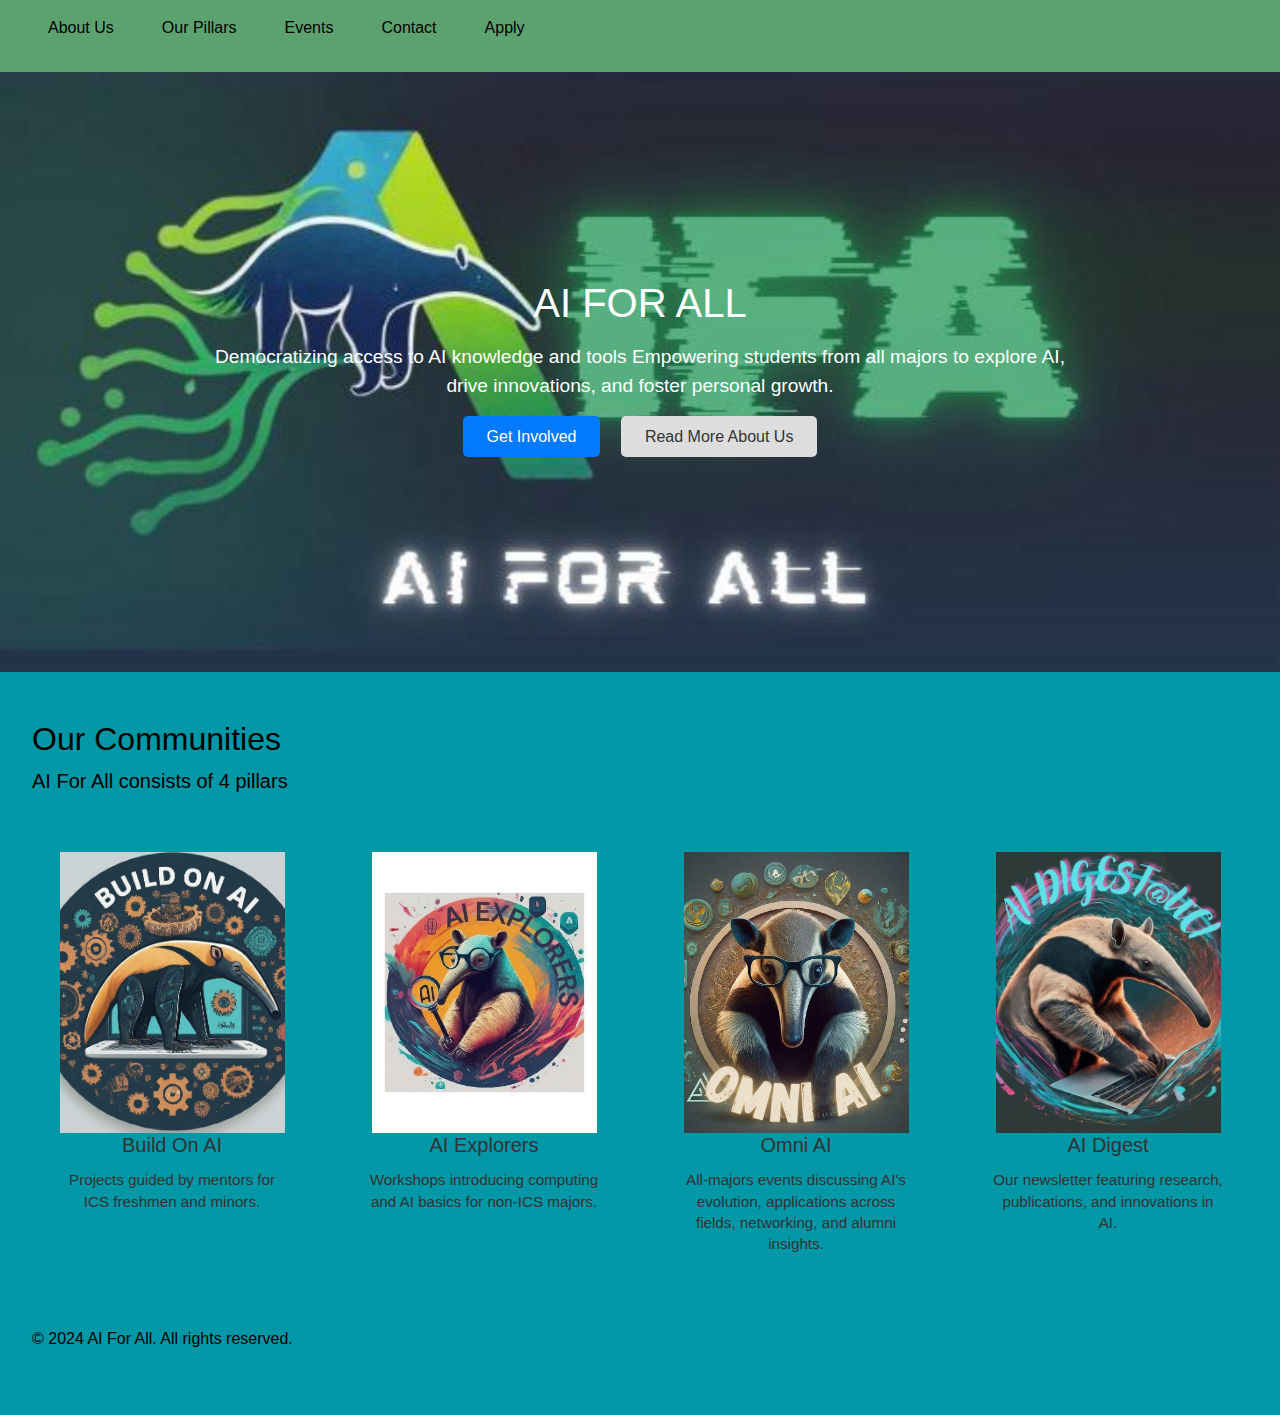
==== index.html @ d28c5446 "our communities section added" ====
<!DOCTYPE html>
<html lang="en">
<head>
    <meta charset="UTF-8">
    <meta name="viewport" content="width=device-width, initial-scale=1.0">
    <link rel="stylesheet" href="styles.css">
    <link href="https://maxcdn.bootstrapcdn.com/bootstrap/4.5.2/css/bootstrap.min.css" rel="stylesheet">
</head>
<body>
    <!-- Navbar -->
     <!-- To DO! 
      1. Add instagram, discord, linkedin icon with link
      -->
    <header>
        <nav>
            <div class="logo"></div>
            <ul>
                <li><a href="about_us.html">About Us</a></li>
                <li class="dropdown">
                    <a href="#pillars">Our Pillars</a>
                    <ul class="dropdown-content">
                        <li><a href="pillars/aie.html">AI Explorers</a></li>
                        <li><a href="pillars/boe.html">Build on AI</a></li>
                        <li><a href="pillars/aid.html">AI Digest</a></li>
                        <li><a href="pillars/omni.html">Omni AI</a></li>
                    </ul>
                </li>
                <li><a href="#events">Events</a></li>
                <li><a href="#contact">Contact</a></li>
                <li><a href="#apply">Apply</a></li>
            </ul>
        </nav>
    </header>




    <!-- Hero Section -->
    <section class="hero">
        <section class = "hero-content">
        <h1>AI FOR ALL</h1>
        <p> Democratizing access to AI knowledge and tools
        Empowering students from all majors to explore AI,<br>
         drive innovations, and foster personal growth.</p>
        <div class="cta">
            <a href="#get-involved" class="button">Get Involved</a>
            <a href="#about" class="button-secondary">Read More About Us</a>
            </section>
        </div>
    </section>
    </section>


    <!-- Our communities Section -->

    <section class="communities-section">
        <h2>Our Communities</h2>
        <p class="subtitle">AI For All consists of 4 pillars</p>
        <div class="pillars">

            <!-- Pillar 1 BUILD ON AI-->
            <div class="pillar">
              <img src="images/BOA_main.jpg" alt="Placeholder Image">
              <h3>Build On AI</h3>
              <p>Projects guided by mentors for ICS freshmen and minors.</p>
            </div>

        
      <!-- Pillar 2 AIE -->
      <div class="pillar">
        <img src="images/AIE_Main.jpg" alt="Placeholder Image">
        <h3>AI Explorers</h3>
        <p>Workshops introducing computing and AI basics for non-ICS majors.</p>
      </div>


      <!-- Pillar 3  OMNI AI-->
      <div class="pillar">
        <img src="images/omni_Main.jpg" alt="Placeholder Image">
        <h3>Omni AI</h3>
        <p>All-majors events discussing AI's evolution, applications across fields, networking, and alumni insights.</p>
      </div>

    <!-- Pillar 4 -->
    <div class="pillar">
        <img src="images/AID_main.jpg" alt="Placeholder Image">
        <h3>AI Digest</h3>
        <p>Our newsletter featuring research, publications, and innovations in AI.</p>
        </div>
    </div>

    <!-- Footer -->
    <footer>
        <p>&copy; 2024 AI For All. All rights reserved.</p>
    </footer>
</body>
</html>
---- styles.css ----
/* General Reset */
* {
    margin: 0;
    padding: 0;
    box-sizing: border-box;
}

body {
    font-family: Arial, sans-serif;
    line-height: 1.6;
    color: #333;
}

header {
    background: #444;
    color: white;
    padding: 1rem 2rem;
    display: flex;
    justify-content: space-between;
    align-items: center;
}

header .logo {
    font-size: 1.5rem;
    font-weight: bold;
}

header ul {
    list-style: none;
    display: flex;
    gap: 1rem;
}

header ul li a {
    color: white;
    text-decoration: none;
    padding: 0.5rem 1rem;
}

.hero {
    text-align: center;
    background-image: url("images/AIFA.jpg");
    background-size: cover;
    background-position: center;
    background-repeat: no-repeat;
    height: 600px;
    padding: 2rem 1rem;
    
}

.hero .hero-content {
    padding-top: 175px; /* Adds space above the text */
}

.hero h1 {
    font-size: 2.5rem;
    margin-bottom: 1rem;
    color: white; 
}

.hero p {
    font-size: 1.2rem;
    margin-bottom: 1.5rem;
    color: white
}

.hero .button {
    background: #007BFF;
    color: white;
    text-decoration: none;
    padding: 0.75rem 1.5rem;
    border-radius: 5px;
    margin-right: 1rem;
}

.hero .button-secondary {
    background: #ddd;
    color: #333;
    text-decoration: none;
    padding: 0.75rem 1.5rem;
    border-radius: 5px;
}


.leadership-container {
    max-width: 1200px;
    margin: 0 auto;
    padding: 20px;
}

.row {
    display: flex;
    justify-content: center;
    margin-bottom: 20px;
    flex-wrap: wrap;
}

.profile {
    margin: 10px;
    text-align: center;
}

.profile img {
    width: 150px;
    height: 150px;
    border-radius: 50%;
    object-fit: cover;
    box-shadow: 0 4px 6px rgba(0, 0, 0, 0.1);
}

.profile p {
    margin-top: 10px;
    font-size: 1em;
    color: #555;
}
/* Dropdown Menu */

/* The container <div> - needed to position the dropdown content */
.dropdown {
    position: relative;
    display: inline-block;
  }
  
  /* Dropdown Content (Hidden by Default) */
  .dropdown-content {
    display: none;
    position: absolute;
    background-color: white; /*Changes dropdown background color */
    min-width: 160px;
    box-shadow: 0px 8px 16px 0px rgba(0,0,0,0.2);
    z-index: 1;
  }
  
  /* Links inside the dropdown */
  .dropdown-content a {
    color: rgb(0, 0, 0);  /* CHANGES DROPDOWN TEXT COLOR*/
    padding: 12px 16px;
    text-decoration: none;
    display: block;
  }
  
  /* Change color of dropdown links on hover */
  .dropdown-content a:hover {background-color: black;}
  
  /* Show the dropdown menu on hover */
  .dropdown:hover .dropdown-content {display: block;}
  
  /* Change the background color of the dropdown button when the dropdown content is shown */
  .dropdown:hover {background-color: #653636;} /* CHANGES HOVER COLOR ON OUR PILLARS*/



  header {
    background-color: #5CA26F; /* Change to the color you want for the navbar background */
    
    /* Add other styles like font, shadow, etc. if needed */
}

  nav ul li a {
    color: black; /* Keep the text color  */
    text-decoration: none; /* Remove underline by default */
}

/* Navbar Link Hover Style */
nav ul li a:hover {
    text-decoration: underline; /* Add underline on hover */
    color: white; /* Ensure the color remains white */
}

/*Communities/Pillars section*/ 


.communities-section {
    background-color: #0097a7; /* teal background */
    padding: 3rem 2rem;
    color: #000000; /* white text against teal background */
  }
  
  .communities-section h2 {
    font-size: 2rem;
    margin-bottom: 0.5rem;
  }

  .communities-section .subtitle {
    font-size: 1.25rem;
    margin-bottom: 2rem;
    color: #000000; /* a lighter teal/white color */
  }

  .pillars {
    display: grid;
    grid-template-columns: repeat(auto-fit, minmax(250px, 1fr));
    gap: 2rem;
    margin-bottom: 2rem;
  }

  .pillar {
  background-color: #0097a7; /* white card background */
  color: #333;
  border-radius: 0.5rem;
  padding: 1.5rem;
  text-align: center;
}

.pillar img {
    width: 225px;     /* Fixed width */
    height: 281px;    /* Fixed height */
    object-fit: cover; /* Ensures the image fills the area; see below */
  }


  .pillar h3 {
    font-size: 1.25rem;
    margin-bottom: 0.75rem;
  }


  .pillar p {
    font-size: 0.95rem;
    line-height: 1.4;
  }
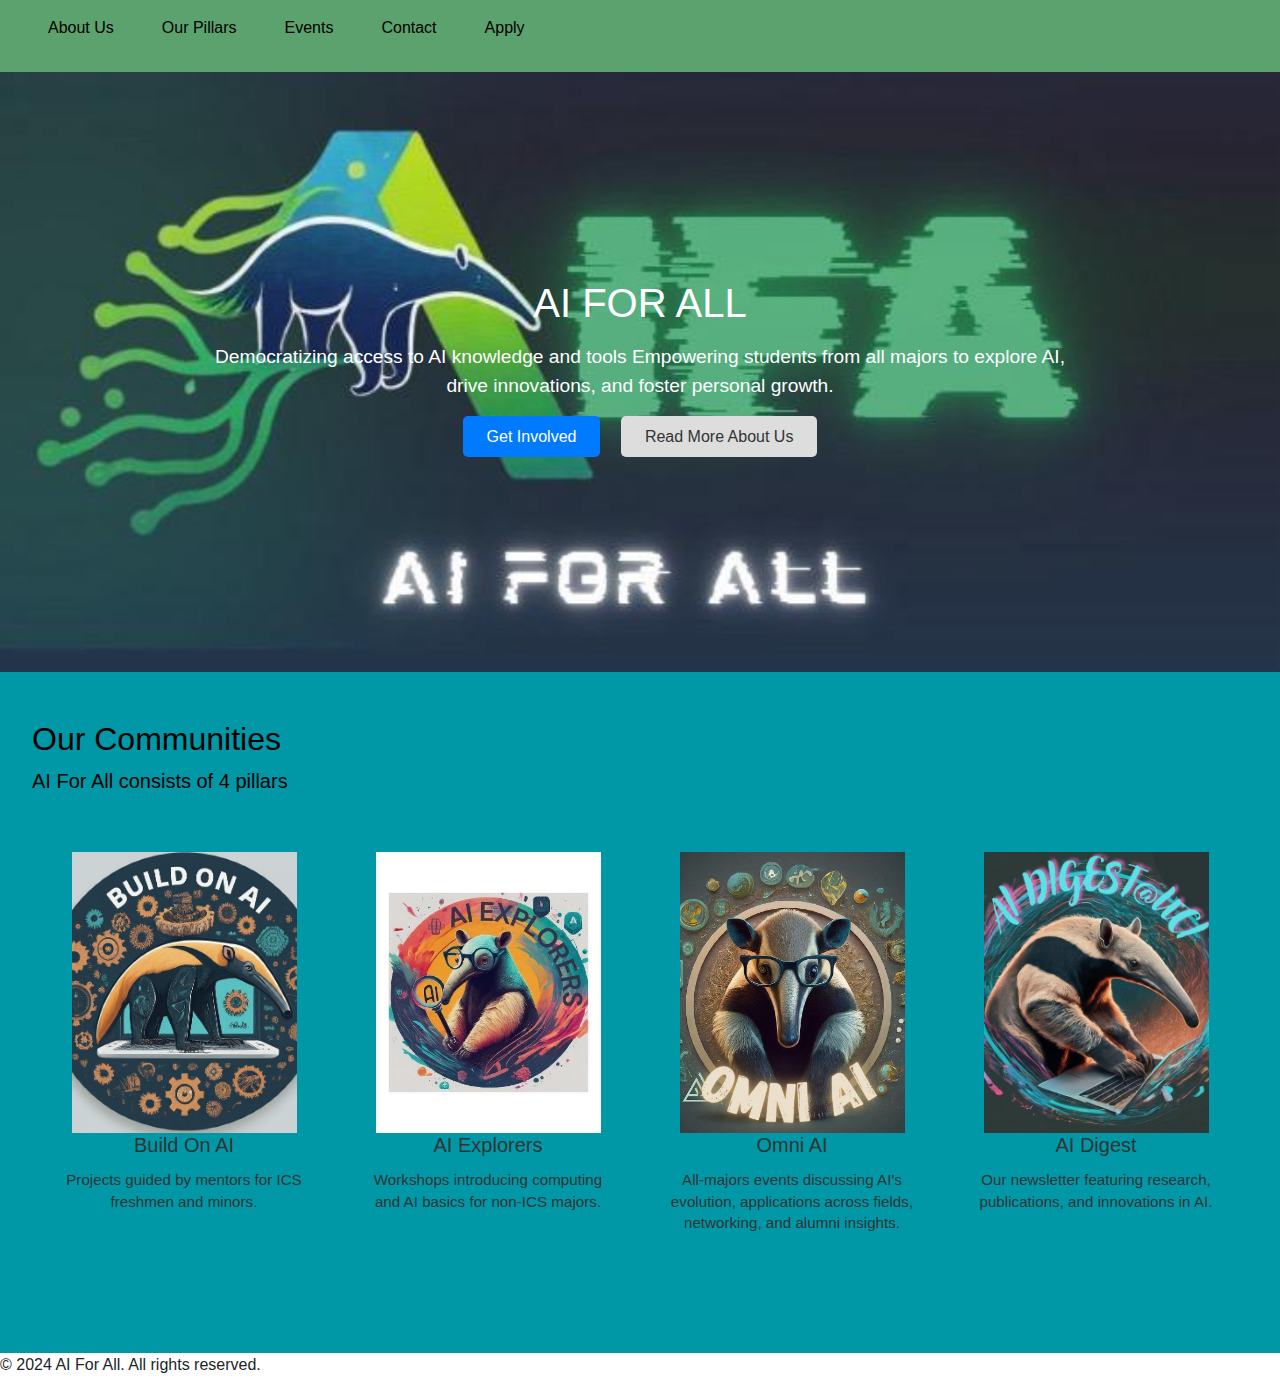
==== commit a66edc63: "responsive in progress" ====
--- a/index.html
+++ b/index.html
@@ -29,6 +29,8 @@
                 <li><a href="#contact">Contact</a></li>
                 <li><a href="#apply">Apply</a></li>
             </ul>
+            <div class="burger-menu">
+                <div class="burger"></div>
         </nav>
     </header>
 
@@ -88,6 +90,7 @@
         <p>Our newsletter featuring research, publications, and innovations in AI.</p>
         </div>
     </div>
+    </section>
 
     <!-- Footer -->
     <footer>
--- a/styles.css
+++ b/styles.css
@@ -12,7 +12,7 @@
 }
 
 header {
-    background: #444;
+    background-color: #5CA26F;
     color: white;
     padding: 1rem 2rem;
     display: flex;
@@ -35,6 +35,54 @@
     color: white;
     text-decoration: none;
     padding: 0.5rem 1rem;
+}
+
+/* Dropdown Menu */
+
+/* The container <div> - needed to position the dropdown content */
+.dropdown {
+  position: relative;
+  display: inline-block;
+}
+
+/* Dropdown Content (Hidden by Default) */
+.dropdown-content {
+  display: none;
+  position: absolute;
+  background-color: white; /*Changes dropdown background color */
+  min-width: 160px;
+  box-shadow: 0px 8px 16px 0px rgba(0,0,0,0.2);
+  z-index: 1;
+}
+
+/* Links inside the dropdown */
+.dropdown-content a {
+  color: rgb(0, 0, 0);  /* CHANGES DROPDOWN TEXT COLOR*/
+  padding: 12px 16px;
+  text-decoration: none;
+  display: block;
+}
+
+/* Change color of dropdown links on hover */
+.dropdown-content a:hover {background-color: black;}
+
+/* Show the dropdown menu on hover */
+.dropdown:hover .dropdown-content {display: block;}
+
+/* Change the background color of the dropdown button when the dropdown content is shown */
+.dropdown:hover {background-color: #653636;} /* CHANGES HOVER COLOR ON OUR PILLARS*/
+
+
+
+nav ul li a {
+  color: black; /* Keep the text color  */
+  text-decoration: none; /* Remove underline by default */
+}
+
+/* Navbar Link Hover Style */
+nav ul li a:hover {
+  text-decoration: underline; /* Add underline on hover */
+  color: white; /* Ensure the color remains white */
 }
 
 .hero {
@@ -113,67 +161,13 @@
     font-size: 1em;
     color: #555;
 }
-/* Dropdown Menu */
-
-/* The container <div> - needed to position the dropdown content */
-.dropdown {
-    position: relative;
-    display: inline-block;
-  }
-  
-  /* Dropdown Content (Hidden by Default) */
-  .dropdown-content {
-    display: none;
-    position: absolute;
-    background-color: white; /*Changes dropdown background color */
-    min-width: 160px;
-    box-shadow: 0px 8px 16px 0px rgba(0,0,0,0.2);
-    z-index: 1;
-  }
-  
-  /* Links inside the dropdown */
-  .dropdown-content a {
-    color: rgb(0, 0, 0);  /* CHANGES DROPDOWN TEXT COLOR*/
-    padding: 12px 16px;
-    text-decoration: none;
-    display: block;
-  }
-  
-  /* Change color of dropdown links on hover */
-  .dropdown-content a:hover {background-color: black;}
-  
-  /* Show the dropdown menu on hover */
-  .dropdown:hover .dropdown-content {display: block;}
-  
-  /* Change the background color of the dropdown button when the dropdown content is shown */
-  .dropdown:hover {background-color: #653636;} /* CHANGES HOVER COLOR ON OUR PILLARS*/
-
-
-
-  header {
-    background-color: #5CA26F; /* Change to the color you want for the navbar background */
-    
-    /* Add other styles like font, shadow, etc. if needed */
-}
-
-  nav ul li a {
-    color: black; /* Keep the text color  */
-    text-decoration: none; /* Remove underline by default */
-}
-
-/* Navbar Link Hover Style */
-nav ul li a:hover {
-    text-decoration: underline; /* Add underline on hover */
-    color: white; /* Ensure the color remains white */
-}
-
 /*Communities/Pillars section*/ 
 
 
 .communities-section {
     background-color: #0097a7; /* teal background */
     padding: 3rem 2rem;
-    color: #000000; /* white text against teal background */
+    color: #000000; 
   }
   
   .communities-section h2 {
@@ -190,7 +184,7 @@
   .pillars {
     display: grid;
     grid-template-columns: repeat(auto-fit, minmax(250px, 1fr));
-    gap: 2rem;
+    gap: 0;
     margin-bottom: 2rem;
   }
 
@@ -218,4 +212,41 @@
   .pillar p {
     font-size: 0.95rem;
     line-height: 1.4;
-  }+  }
+
+  
+
+/* Media query for mobile */
+@media (max-width: 768px) {
+  /* Hide regular menu on mobile */
+  header ul {
+      display: none;
+  }
+
+  /* Show burger menu on mobile */
+  .burger-menu {
+      display: block;
+  }
+
+  /* Burger icon styles */
+  .burger {
+      width: 30px;
+      height: 3px;
+      background-color: white;
+      margin: 6px 0;
+      transition: transform 0.3s ease-in-out;
+  }
+
+  /* Rotate burger icon on click */
+  .burger-menu.active .burger {
+      transform: rotate(45deg);
+  }
+
+  .burger-menu.active .burger:before {
+      transform: translateY(8px) rotate(-45deg);
+  }
+
+  .burger-menu.active .burger:after {
+      transform: translateY(-8px) rotate(45deg);
+  }
+}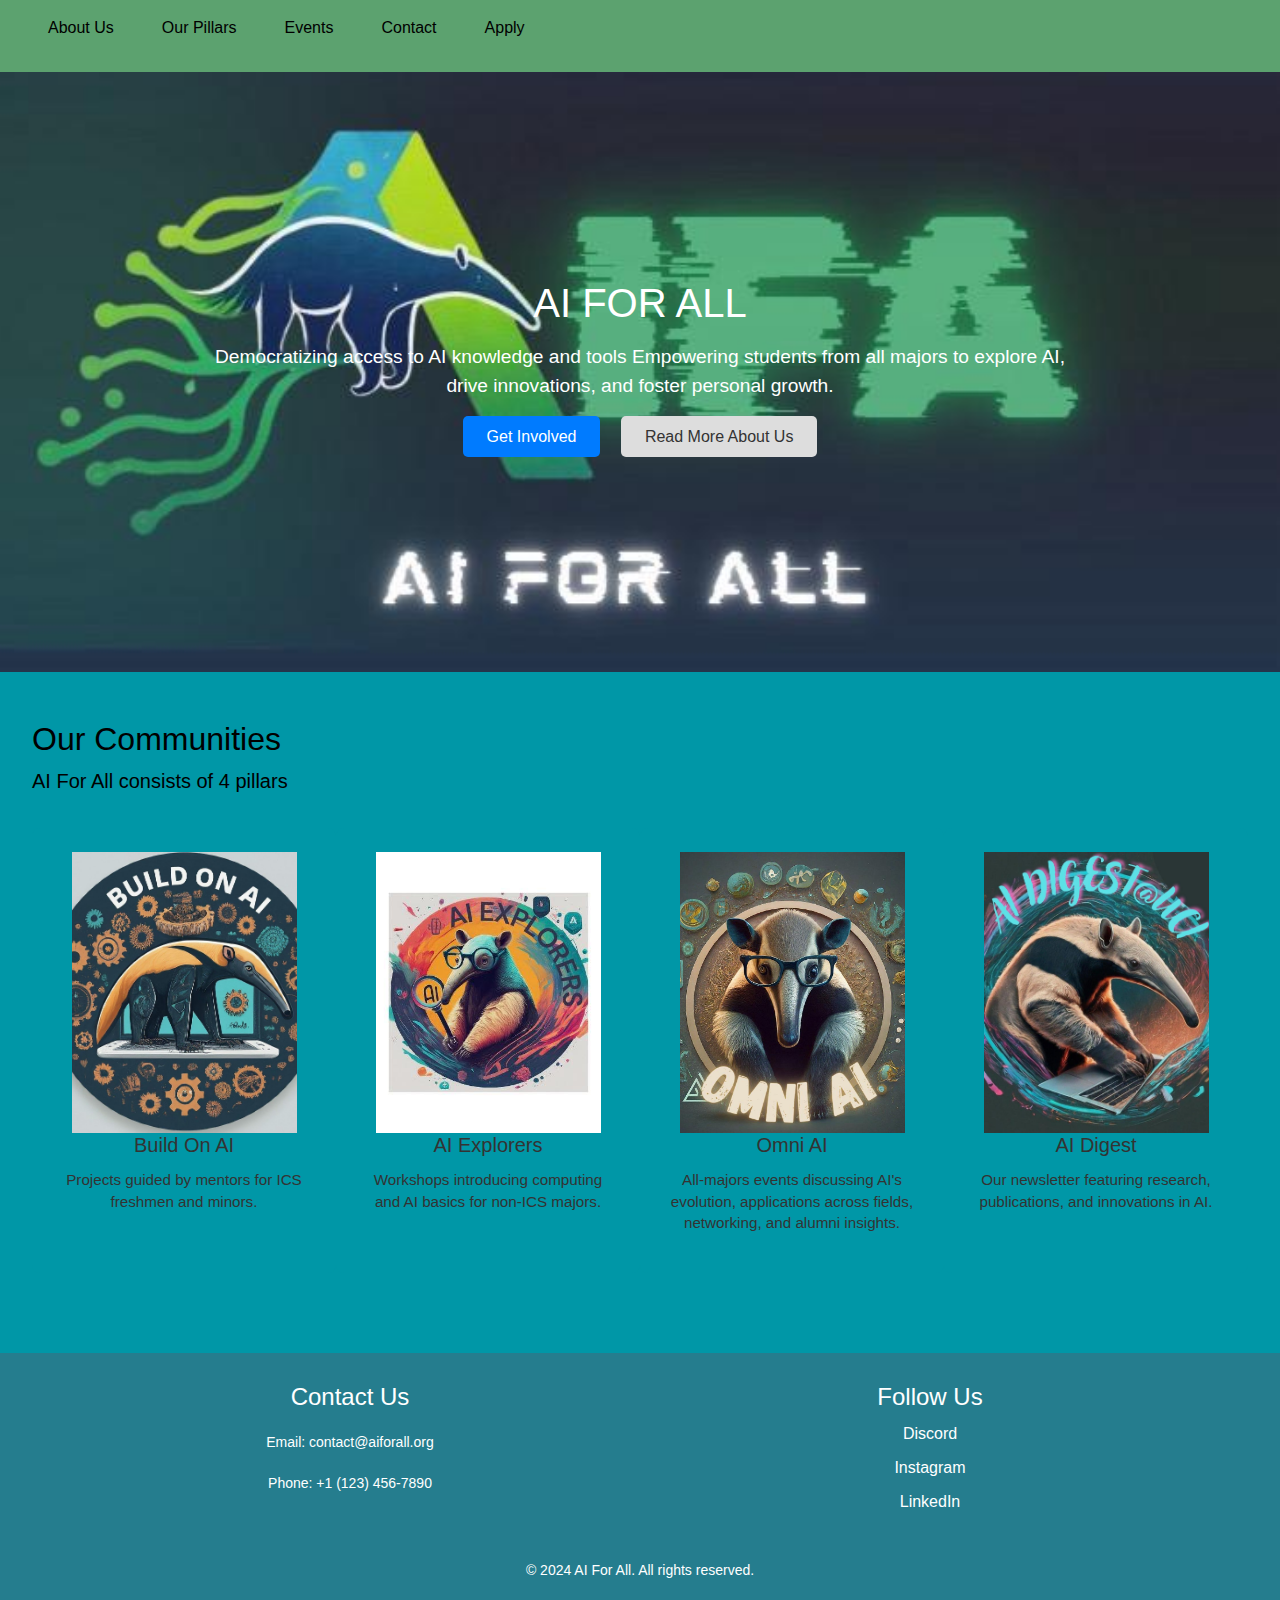
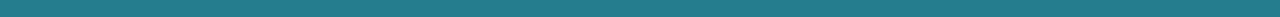
==== commit 2fea1b38: "instagram discord added to footer" ====
--- a/index.html
+++ b/index.html
@@ -11,10 +11,13 @@
      <!-- To DO! 
       1. Add instagram, discord, linkedin icon with link
       -->
-    <header>
+    <header class = "desktop-header">
         <nav>
             <div class="logo"></div>
-            <ul>
+            <div class="burger-menu">
+                <div class="burger"></div>
+                </div>
+            <ul class="menu">
                 <li><a href="about_us.html">About Us</a></li>
                 <li class="dropdown">
                     <a href="#pillars">Our Pillars</a>
@@ -29,12 +32,37 @@
                 <li><a href="#contact">Contact</a></li>
                 <li><a href="#apply">Apply</a></li>
             </ul>
-            <div class="burger-menu">
-                <div class="burger"></div>
+                
         </nav>
     </header>
 
+<header class = "mobile-header" > 
 
+    <nav>
+        <div class="burger-menu">
+            <div class="burger"></div>
+        </div> <!-- Unicode for hamburger icon -->
+        <ul class="mobile-menu">
+            <li><a href="about_us.html">About Us</a></li>
+            <li class="pillars-title">Our Pillars</li>
+            <li class="pillars-item"><a href="pillars/aie.html">AI Explorers</a></li>
+            <li class="pillars-item"><a href="pillars/boe.html">Build on AI</a></li>
+            <li class="pillars-item"><a href="pillars/aid.html">AI Digest</a></li>
+            <li class="pillars-item"><a href="pillars/omni.html">Omni AI</a></li>
+            <li><a href="#events">Events</a></li>
+            <li><a href="#contact">Contact</a></li>
+            <li><a href="#apply">Apply</a></li>
+        </ul>
+    </nav>
+
+    
+</header>
+
+
+    <script src="https://code.jquery.com/jquery-3.6.0.min.js"></script>
+
+    <!-- Your custom JavaScript file -->
+    <script src="script.js"></script>
 
 
     <!-- Hero Section -->
@@ -50,7 +78,7 @@
             </section>
         </div>
     </section>
-    </section>
+
 
 
     <!-- Our communities Section -->
@@ -94,6 +122,24 @@
 
     <!-- Footer -->
     <footer>
+        <div class="footer-container">
+            <!-- Contact Us Section -->
+            <div class="footer-section">
+                <h4>Contact Us</h4>
+                <p>Email: contact@aiforall.org</p>
+                <p>Phone: +1 (123) 456-7890</p>
+            </div>
+    
+            <!-- Social Media Section -->
+            <div class="footer-section social-media">
+                <h4>Follow Us</h4>
+                <ul>
+                    <li><a href="https://discord.gg/BztXVT9gwM" target="_blank">Discord</a></li>
+                    <li><a href="https://www.instagram.com/aifa_uci/" target="_blank">Instagram</a></li>
+                    <li><a href="https://linkedin.com/company/yourcompany" target="_blank">LinkedIn</a></li>
+                </ul>
+            </div>
+        </div>
         <p>&copy; 2024 AI For All. All rights reserved.</p>
     </footer>
 </body>
--- a/styles.css
+++ b/styles.css
@@ -9,6 +9,10 @@
     font-family: Arial, sans-serif;
     line-height: 1.6;
     color: #333;
+}
+
+.mobile-header {
+  display: none;
 }
 
 header {
@@ -216,37 +220,134 @@
 
   
 
-/* Media query for mobile */
+/* Mobile Header - Show only on Mobile */
 @media (max-width: 768px) {
-  /* Hide regular menu on mobile */
-  header ul {
-      display: none;
-  }
-
-  /* Show burger menu on mobile */
+  .desktop-header {
+      display: none; /* Hide desktop header on mobile */
+  }
+
+  .mobile-header {
+      display: flex;
+      justify-content: space-between;
+      align-items: center;
+      background-color: #5CA26F;
+      padding: 15px 20px;
+      position: relative;
+  }
+
   .burger-menu {
-      display: block;
-  }
-
-  /* Burger icon styles */
+    position: absolute; /* Position the burger menu absolutely */
+    right: 20px; /* Align it to the right side */
+    top: 15px; /* Vertically center the burger icon */
+    transform: translateY(-50%); /* Adjust to perfectly center it */
+    cursor: pointer; /* Change cursor to pointer for better UX */
+  }
+
+
   .burger {
-      width: 30px;
-      height: 3px;
-      background-color: white;
-      margin: 6px 0;
-      transition: transform 0.3s ease-in-out;
-  }
-
-  /* Rotate burger icon on click */
-  .burger-menu.active .burger {
-      transform: rotate(45deg);
-  }
-
-  .burger-menu.active .burger:before {
-      transform: translateY(8px) rotate(-45deg);
-  }
-
-  .burger-menu.active .burger:after {
-      transform: translateY(-8px) rotate(45deg);
-  }
+    width: 30px;
+    height: 3px;
+    background-color: white;
+    margin: 1px 0;
+    transition: transform 0.3s ease-in-out;
+}
+
+.burger-menu .burger:before, .burger-menu .burger:after {
+  content: '';
+  width: 30px;  /* Match the width of the main burger line */
+  height: 3px;  /* Match the height of the main burger line */
+  background-color: white;
+  position: absolute;
+  left: 0;
+  transition: none; }
+
+
+  /* imp for burger 3 lines */
+  .burger-menu .burger:before {
+    top: -6px;  /* Position the top line closer to the middle line */
+}
+
+.burger-menu .burger:after {
+    bottom: -6px; /* Position the bottom line closer to the middle line */
+}
+  .mobile-menu {
+      display: none; /* Hide by default */
+      list-style: none;
+      padding: 0;
+      background-color: #5CA26F;
+      width: 100%;
+      position: absolute;
+      top: 25px;
+      left: 0;
+      z-index: 100;
+  }
+
+  .mobile-menu li {
+      padding: 10px 20px;
+      border-bottom: 1px solid rgba(255, 255, 255, 0.3);
+  }
+
+  .pillars-title {
+      font-weight: bold;
+      color: white;
+      padding: 10px 20px;
+  }
+
+  .pillars-item {
+      margin-left: 50px; /* Indent dropdown items */
+  }
+}
+
+footer {
+  background-color: #257D8E;
+  color: white;
+  text-align: center;
+  padding: 20px 0;
+  position: relative;
+  bottom: 0;
+  width: 100%;
+}
+
+
+/* Footer container to arrange sections side by side */
+.footer-container {
+  display: flex;
+  justify-content: space-between;
+  max-width: 1200px;
+  margin: 0 auto;
+  padding: 0 20px;
+}
+
+/* Styling for each footer section */
+.footer-section {
+  flex: 1;
+  padding: 10px;
+}
+
+/* Styling for social media links */
+.social-media ul {
+  list-style: none;
+  padding: 0;
+}
+
+.social-media li {
+  margin: 10px 0;
+}
+
+.social-media a {
+  color: white;
+  text-decoration: none;
+  font-size: 16px;
+  transition: color 0.3s;
+}
+
+.social-media a:hover {
+  color: #ffd700; /* Gold color on hover */
+}
+
+/* Footer bottom text */
+footer p {
+  margin-top: 20px;
+  font-size: 14px;
+  color: white;
 }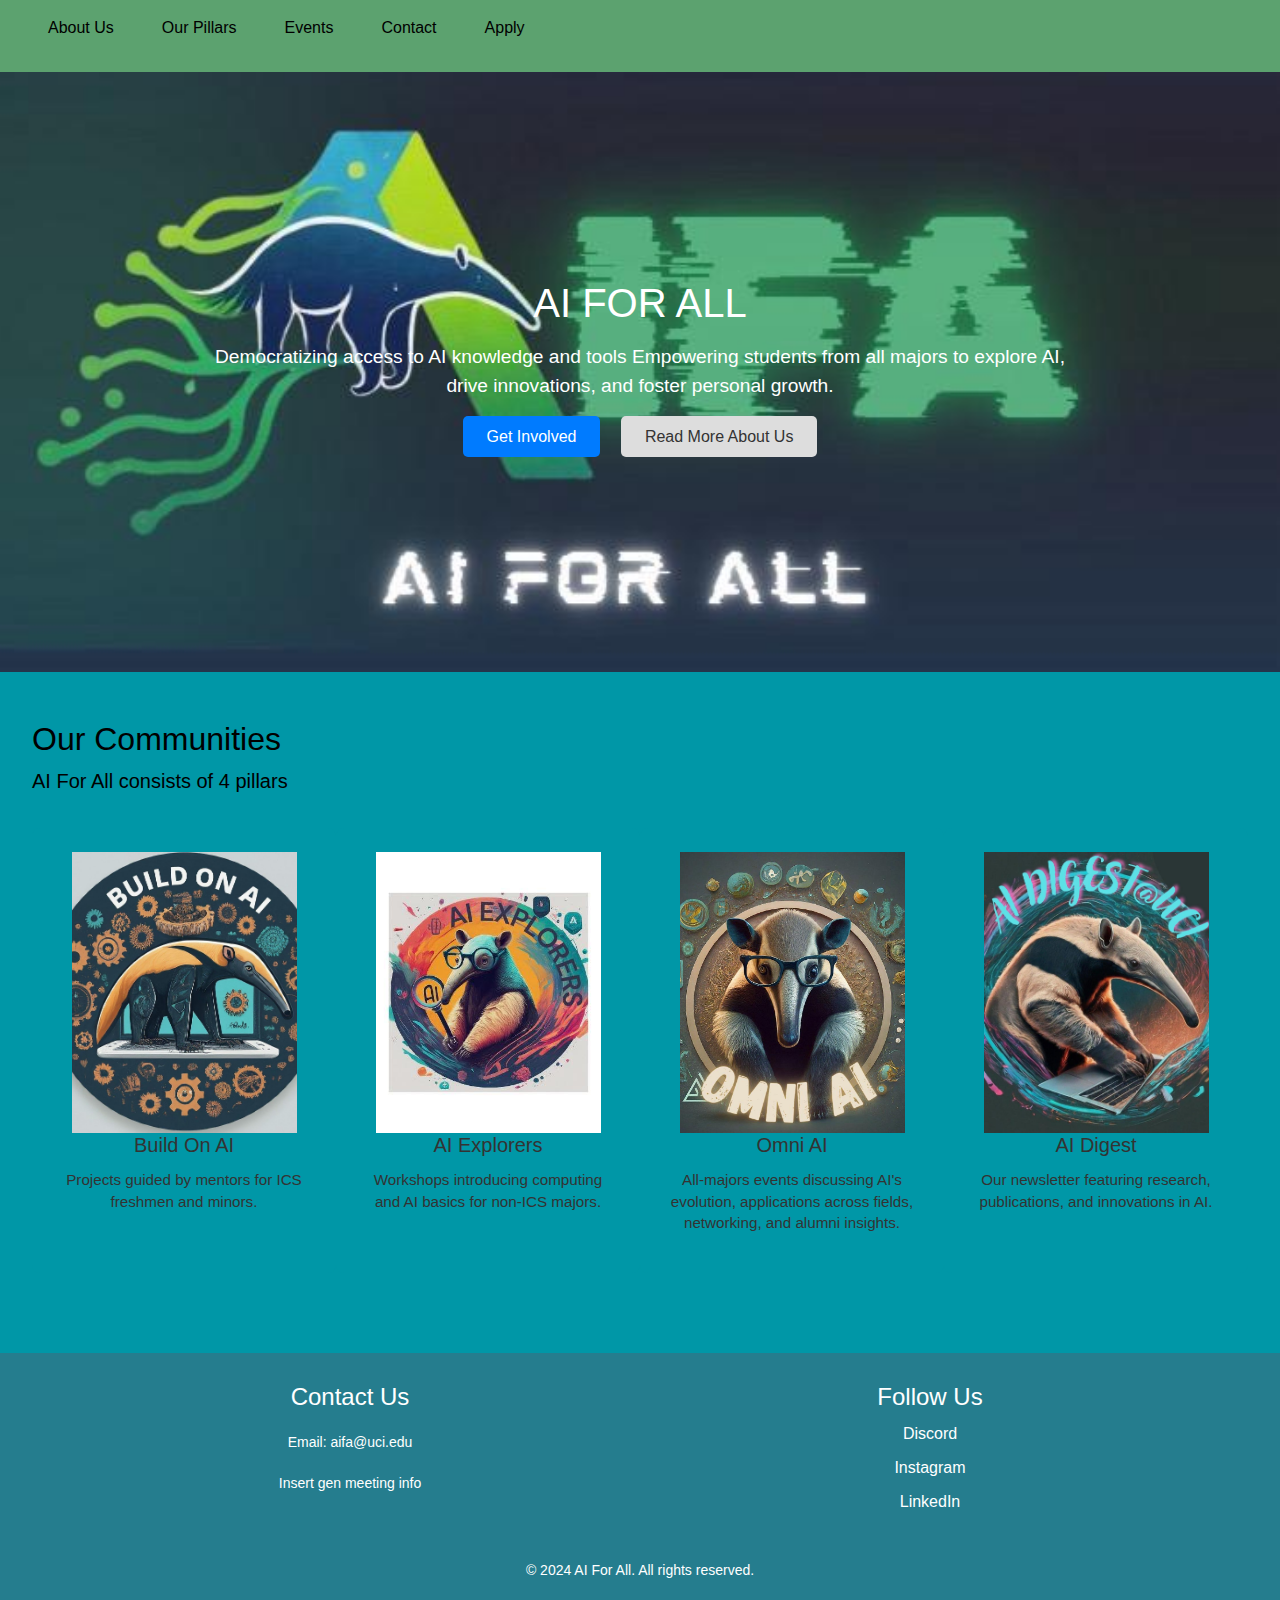
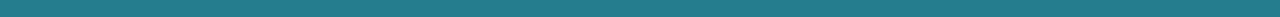
==== commit a7aa7436: "email added" ====
--- a/index.html
+++ b/index.html
@@ -126,8 +126,8 @@
             <!-- Contact Us Section -->
             <div class="footer-section">
                 <h4>Contact Us</h4>
-                <p>Email: contact@aiforall.org</p>
-                <p>Phone: +1 (123) 456-7890</p>
+                <p>Email: aifa@uci.edu</p>
+                <p>Insert gen meeting info</p>
             </div>
     
             <!-- Social Media Section -->
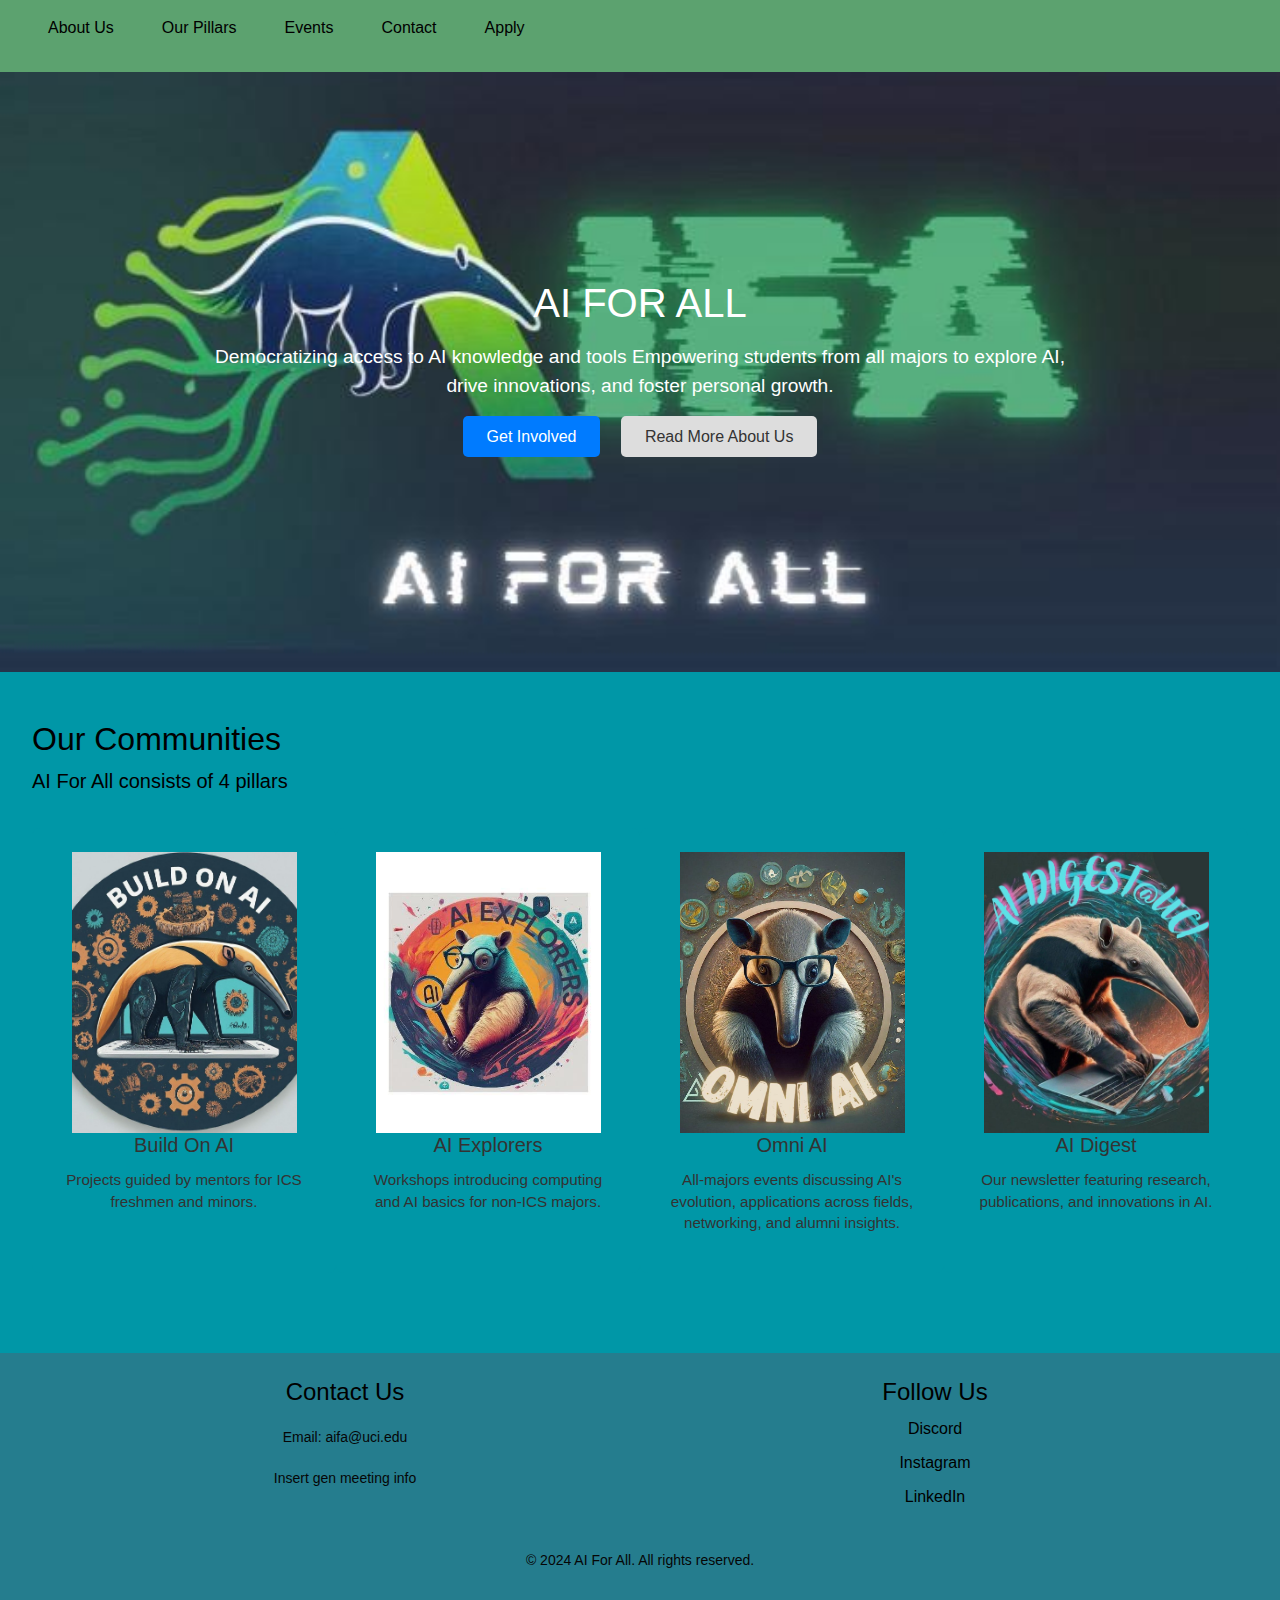
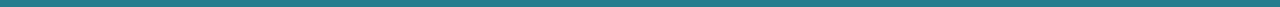
==== commit 3e708e16: "links added to pillars on pillar page" ====
--- a/index.html
+++ b/index.html
@@ -88,33 +88,42 @@
         <p class="subtitle">AI For All consists of 4 pillars</p>
         <div class="pillars">
 
-            <!-- Pillar 1 BUILD ON AI-->
-            <div class="pillar">
-              <img src="images/BOA_main.jpg" alt="Placeholder Image">
-              <h3>Build On AI</h3>
-              <p>Projects guided by mentors for ICS freshmen and minors.</p>
-            </div>
+        <!-- Pillar 1 BUILD ON AI-->
+        <div class="pillar">
+            <a href="pillars/boe.html">
+            <img src="images/BOA_main.jpg" alt="Placeholder Image">
+            <h3>Build On AI</h3>         </a>
+            <p>Projects guided by mentors for ICS freshmen and minors.</p>
+        </div>
 
         
       <!-- Pillar 2 AIE -->
       <div class="pillar">
+        <a href="pillars/aie.html">
         <img src="images/AIE_Main.jpg" alt="Placeholder Image">
         <h3>AI Explorers</h3>
+        </a>
         <p>Workshops introducing computing and AI basics for non-ICS majors.</p>
       </div>
 
 
       <!-- Pillar 3  OMNI AI-->
       <div class="pillar">
-        <img src="images/omni_Main.jpg" alt="Placeholder Image">
+        <a href="pillars/omni.html">
+        <img src="images/omni_Main.jpg" alt="Placeholder Image">    </a>
+        <a href="pillars/omni.html">
         <h3>Omni AI</h3>
+        </a>
+
         <p>All-majors events discussing AI's evolution, applications across fields, networking, and alumni insights.</p>
       </div>
 
     <!-- Pillar 4 -->
     <div class="pillar">
+        <a href="pillars/aid.html"> 
         <img src="images/AID_main.jpg" alt="Placeholder Image">
         <h3>AI Digest</h3>
+    </a>
         <p>Our newsletter featuring research, publications, and innovations in AI.</p>
         </div>
     </div>
--- a/styles.css
+++ b/styles.css
@@ -217,6 +217,10 @@
     font-size: 0.95rem;
     line-height: 1.4;
   }
+  .pillar a {
+    text-decoration: none; /* Remove underline */
+    color: inherit; /* Inherit color from the parent */
+}
 
   
 
@@ -300,7 +304,7 @@
 
 footer {
   background-color: #257D8E;
-  color: white;
+  color: rgb(0, 0, 0);
   text-align: center;
   padding: 20px 0;
   position: relative;
@@ -315,13 +319,13 @@
   justify-content: space-between;
   max-width: 1200px;
   margin: 0 auto;
-  padding: 0 20px;
+  padding: 0 10px;
 }
 
 /* Styling for each footer section */
 .footer-section {
   flex: 1;
-  padding: 10px;
+  padding: 5px;
 }
 
 /* Styling for social media links */
@@ -335,7 +339,7 @@
 }
 
 .social-media a {
-  color: white;
+  color: rgb(0, 0, 0);
   text-decoration: none;
   font-size: 16px;
   transition: color 0.3s;
@@ -349,5 +353,5 @@
 footer p {
   margin-top: 20px;
   font-size: 14px;
-  color: white;
-}+  color: rgb(6, 6, 6);
+}
